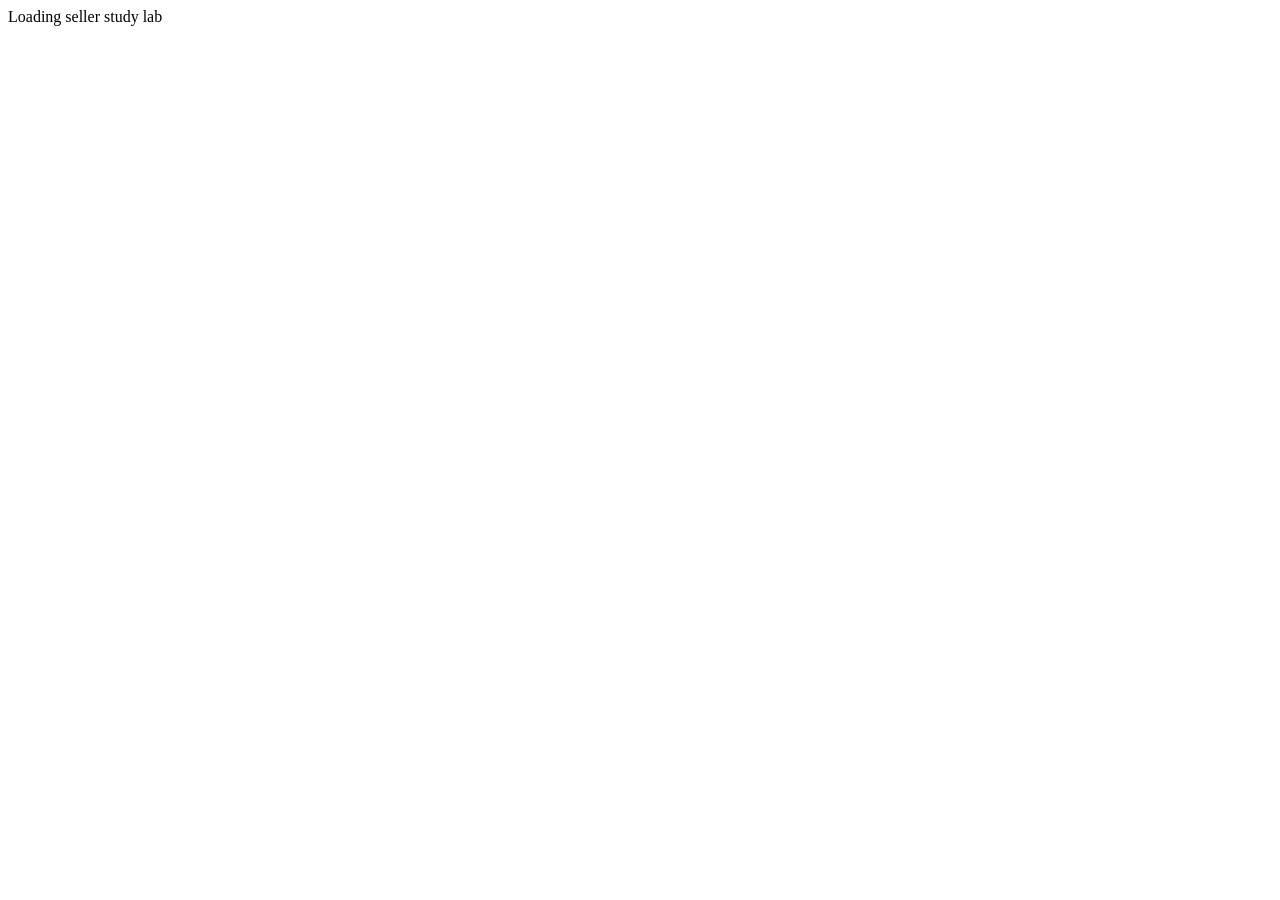
==== index.html @ 4a67f1f4 "Add study site shell" ====
<!doctype html>
<html lang="en">
  <head>
    <meta charset="UTF-8" />
    <meta name="viewport" content="width=device-width, initial-scale=1.0" />
    <meta name="theme-color" content="#0d0d10" />
    <meta name="description" content="Study lab for ChatGPT Enterprise sellers serving the SMB market." />
    <title>Enterprise SMB Seller Study Lab</title>
    <link rel="stylesheet" href="./src/styles.css" />
  </head>
  <body>
    <div id="app"><div class="boot-screen"><div class="spinner dark-spinner"></div><span>Loading seller study lab</span></div></div>
    <script type="module" src="./src/app.js"></script>
  </body>
</html>
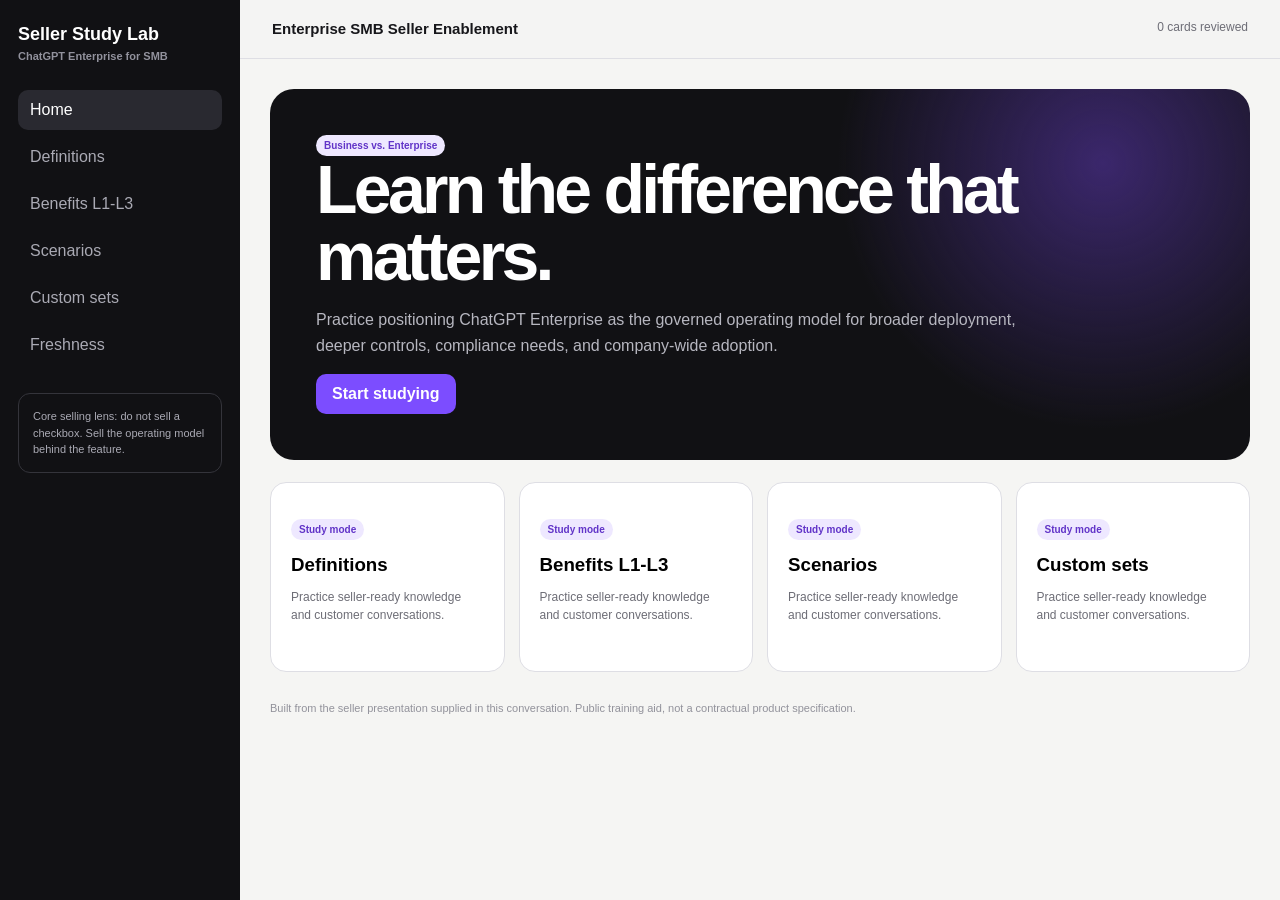
==== commit 97296dda: "Publish self-contained seller study site" ====
--- a/index.html
+++ b/index.html
@@ -1,15 +1 @@
-<!doctype html>
-<html lang="en">
-  <head>
-    <meta charset="UTF-8" />
-    <meta name="viewport" content="width=device-width, initial-scale=1.0" />
-    <meta name="theme-color" content="#0d0d10" />
-    <meta name="description" content="Study lab for ChatGPT Enterprise sellers serving the SMB market." />
-    <title>Enterprise SMB Seller Study Lab</title>
-    <link rel="stylesheet" href="./src/styles.css" />
-  </head>
-  <body>
-    <div id="app"><div class="boot-screen"><div class="spinner dark-spinner"></div><span>Loading seller study lab</span></div></div>
-    <script type="module" src="./src/app.js"></script>
-  </body>
-</html>
+<!doctype html><html lang="en"><head><meta charset="utf-8"><meta name="viewport" content="width=device-width,initial-scale=1"><title>Enterprise SMB Seller Study Lab</title><style>:root{--bg:#f5f5f3;--ink:#17171b;--muted:#6d6d76;--panel:#fff;--line:#dedee4;--p:#7c4dff;--dark:#111114;--green:#16825f}*{box-sizing:border-box}body{margin:0;font-family:Inter,Arial,sans-serif;background:var(--bg);color:var(--ink)}button,input,select,textarea{font:inherit}.app{display:grid;grid-template-columns:240px 1fr;min-height:100vh}.side{background:var(--dark);color:#fff;padding:24px 18px;position:sticky;top:0;height:100vh}.brand{font-weight:800;font-size:18px;margin-bottom:28px}.brand small{display:block;color:#92929d;font-size:11px;margin-top:5px}.nav{display:grid;gap:7px}.nav button{border:0;background:transparent;color:#aaaab4;padding:11px 12px;border-radius:10px;text-align:left}.nav button.on,.nav button:hover{background:#292930;color:#fff}.side-note{margin-top:28px;padding:14px;border:1px solid #34343b;border-radius:12px;color:#aaaab4;font-size:11px;line-height:1.5}.main{min-width:0}.top{padding:20px 32px;border-bottom:1px solid var(--line);background:rgba(245,245,243,.92);position:sticky;top:0;z-index:5}.top strong{font-size:15px}.top span{float:right;color:var(--muted);font-size:12px}.page{padding:30px;max-width:1250px;margin:auto}.hero{background:radial-gradient(circle at 85% 20%,#3b276c,transparent 30%),var(--dark);color:#fff;border-radius:24px;padding:46px}.hero h1{font-size:clamp(38px,6vw,68px);line-height:.98;margin:0 0 18px;letter-spacing:-.055em}.hero p{color:#b7b7c0;max-width:720px;line-height:1.6}.hero button,.primary{background:var(--p);color:#fff;border:0;border-radius:10px;padding:11px 16px;font-weight:700}.grid{display:grid;grid-template-columns:repeat(4,1fr);gap:14px;margin-top:22px}.card{background:var(--panel);border:1px solid var(--line);border-radius:16px;padding:20px}.mode{min-height:190px;text-align:left}.mode h3{margin:14px 0 8px}.mode p{font-size:12px;line-height:1.5;color:var(--muted)}.tag{display:inline-block;padding:5px 8px;border-radius:999px;background:#eee8ff;color:#6134c8;font-size:10px;font-weight:700}.section{display:none}.section.on{display:block}.head{display:flex;justify-content:space-between;align-items:end;margin:30px 0 16px}.head h2{font-size:34px;margin:0;letter-spacing:-.04em}.head p{margin:6px 0 0;color:var(--muted);font-size:13px}.toolbar{display:flex;gap:9px;flex-wrap:wrap;margin-bottom:14px}.toolbar input,.toolbar select,.form input,.form select,.form textarea{padding:10px;border:1px solid var(--line);border-radius:9px;background:#fff}.flash{min-height:390px;display:grid;align-content:center;text-align:center;padding:38px;cursor:pointer}.flash h2{font-size:31px}.flash p{font-size:17px;line-height:1.65;color:var(--muted)}.flash .answer{display:none}.flash.flipped .question{display:none}.flash.flipped .answer{display:block}.controls{display:flex;justify-content:center;gap:8px;margin-top:14px}.controls button,.choice{border:1px solid var(--line);background:#fff;padding:10px 14px;border-radius:9px}.leveltabs{display:flex;gap:8px;margin-bottom:14px}.leveltabs button{border:1px solid var(--line);background:#fff;padding:9px 13px;border-radius:9px}.leveltabs button.on{background:#eee8ff;color:#6134c8}.benefit blockquote{font-size:26px;line-height:1.45;margin:20px 0}.benefit small{color:var(--muted)}.scenario h2{font-size:25px}.choices{display:grid;gap:9px;margin-top:18px}.choice{text-align:left}.choice.good{border-color:#16825f;background:#e8f7f1}.choice.bad{border-color:#c34c4c;background:#fff0f0}.feedback{margin-top:15px;padding:14px;border-radius:10px;background:#f0ecff;display:none}.form{display:grid;gap:10px}.form textarea{min-height:100px}.customout{margin-top:18px;display:grid;gap:10px}.customout .card h4{margin:0 0 6px}.status{padding:16px;border-radius:12px;background:#e8f7f1;color:#145e47;margin-bottom:18px}.footer{margin-top:28px;color:#92929b;font-size:11px;line-height:1.5}@media(max-width:900px){.app{display:block}.side{height:auto;position:relative}.nav{grid-template-columns:repeat(3,1fr)}.grid{grid-template-columns:repeat(2,1fr)}.top{position:relative}}@media(max-width:600px){.grid{grid-template-columns:1fr}.page{padding:16px}.hero{padding:28px}.nav{grid-template-columns:1fr 1fr}.top span{display:none}}</style></head><body><div class="app"><aside class="side"><div class="brand">Seller Study Lab<small>ChatGPT Enterprise for SMB</small></div><div class="nav" id="nav"></div><div class="side-note">Core selling lens: do not sell a checkbox. Sell the operating model behind the feature.</div></aside><main class="main"><div class="top"><strong>Enterprise SMB Seller Enablement</strong><span id="progress">0 cards reviewed</span></div><div class="page"><section id="home" class="section on"><div class="hero"><span class="tag">Business vs. Enterprise</span><h1>Learn the difference that matters.</h1><p>Practice positioning ChatGPT Enterprise as the governed operating model for broader deployment, deeper controls, compliance needs, and company-wide adoption.</p><button onclick="go('definitions')">Start studying</button></div><div class="grid" id="modes"></div></section><section id="definitions" class="section"><div class="head"><div><h2>Definition flashcards</h2><p>Click the card to reveal the seller-ready definition.</p></div></div><div class="toolbar"><input id="search" placeholder="Search topics"><select id="filter"><option value="all">All topics</option><option>Enterprise only</option><option>Expanded</option><option>Same</option></select></div><div class="card flash" id="flash" onclick="this.classList.toggle('flipped')"></div><div class="controls"><button onclick="prevCard()">Previous</button><button onclick="mark()">Mark reviewed</button><button onclick="nextCard()">Next</button></div></section><section id="benefits" class="section"><div class="head"><div><h2>Benefit flashcards</h2><p>Move from simple value language to an IT-ready technical talk track.</p></div></div><div class="leveltabs" id="levels"></div><div class="card benefit" id="benefit"></div><div class="controls"><button onclick="prevBenefit()">Previous</button><button onclick="nextBenefit()">Next</button></div></section><section id="scenarios" class="section"><div class="head"><div><h2>Scenario quizzes</h2><p>Qualify whether Business is enough or Enterprise is the right conversation.</p></div></div><div class="card scenario" id="scenario"></div><div class="controls"><button onclick="nextScenario()">Next scenario</button></div></section><section id="custom" class="section"><div class="head"><div><h2>Custom study set</h2><p>Create company or vertical-specific seller practice from the core fact base.</p></div></div><div class="grid" style="grid-template-columns:360px 1fr"><div class="card form"><input id="company" placeholder="Company name"><select id="vertical"><option>Professional services</option><option>Healthcare</option><option>Financial services</option><option>Retail</option><option>Manufacturing</option><option>Technology</option><option>Education</option></select><select id="persona"><option>Business buyer</option><option>Department leader</option><option>IT professional</option></select><textarea id="notes" placeholder="Known priorities, systems, risks, or buying signals"></textarea><button class="primary" onclick="generateCustom()">Generate study set</button></div><div><div class="status">Uses the presentation's seller framing and avoids inventing unsupported product claims.</div><div class="customout" id="customout"><div class="card">Enter a company or vertical to generate tailored prompts.</div></div></div></div></section><section id="freshness" class="section"><div class="head"><div><h2>Product freshness</h2><p>Seller claims should be reviewed against current official OpenAI documentation before customer use.</p></div></div><div class="status">This public study aid is based on the supplied presentation. Model names, limits, and feature availability can change.</div><div class="grid"><div class="card"><h3>Review sources</h3><p>ChatGPT pricing and plan comparison</p><p>Enterprise privacy and business data pages</p><p>SSO, SCIM, Compliance Platform, IP allowlisting, residency, apps, and analytics documentation</p></div><div class="card"><h3>Update policy</h3><p>Verify changed claims, update the fact base, then refresh definitions, benefit cards, and scenarios together.</p></div></div></section><div class="footer">Built from the seller presentation supplied in this conversation. Public training aid, not a contractual product specification.</div></div></main></div><script>const topics=[['Business vs. Enterprise lens','Business supports secure team use. Enterprise supports governed company-wide deployment.','Expanded'],['Context window','The working memory available for conversation, retrieved information, tools, and output generation.','Expanded'],['Company knowledge','Organization-specific context available to ChatGPT through approved sources.','Same'],['Connector registry','Centralized visibility and management for connectors.','Enterprise only'],['SCIM','Automated user provisioning and deprovisioning through an identity provider.','Enterprise only'],['RBAC','Administrative permissions tied to roles.','Enterprise only'],['Compliance logs','Workspace logs and metadata used with eDiscovery, DLP, or SIEM workflows.','Enterprise only'],['Enterprise Key Management','Customer-controlled enterprise encryption-key capability.','Enterprise only'],['IP allowlisting','Restricts workspace access to trusted IP ranges.','Enterprise only'],['Data residency','Eligible customer content stored at rest in supported regions.','Enterprise only'],['Custom retention','Retention settings aligned to enterprise policy where applicable.','Enterprise only'],['SAML SSO','Sign in through the company identity provider.','Same'],['Domain verification','Proves the organization owns an email domain.','Same'],['Analytics dashboard','Adoption and usage visibility. Enterprise adds a broader governance context around it.','Expanded'],['Governance stack','Identity, administration, permissions, compliance, security, support, and deployment controls around user features.','Expanded'],['SLA','A service-level agreement supporting higher-stakes deployment requirements.','Enterprise only']];const benefits=[{t:'Business vs. Enterprise',l1:'Business is strong for secure team use. Enterprise is the better conversation when the customer needs broader deployment, deeper controls, and support for company-wide adoption.',l2:'Enterprise adds the deployment muscle around the AI experience: identity lifecycle, governance, compliance options, account support, and controls that matter as adoption grows.',l3:'Enterprise fits ChatGPT into the company SaaS control plane with SCIM, RBAC, global administration, compliance logs, EKM, residency, allowlisting, and retention options.'},{t:'Company knowledge and connectors',l1:'Employees spend less time hunting through systems and more time acting on approved information.',l2:'Enterprise adds centralized oversight so connected knowledge can scale without becoming unmanaged.',l3:'Company knowledge and apps overlap across plans, while connector registry provides Enterprise-level centralized governance.'},{t:'SCIM and lifecycle management',l1:'Enterprise makes access easier to grant, change, and remove as the company changes.',l2:'Automated provisioning reduces manual work and offboarding risk.',l3:'SCIM exchanges identity data with OpenAI while RBAC and group permissions separate administrative authority.'},{t:'Compliance and auditability',l1:'Enterprise helps customers prove, review, and govern how ChatGPT is used.',l2:'It can connect ChatGPT activity to existing audit, eDiscovery, DLP, and SIEM workflows.',l3:'The Compliance Platform exposes workspace logs and metadata for enterprise compliance processes.'},{t:'Support and commercial terms',l1:'Enterprise includes the support structure needed to deploy AI across the company.',l2:'Invoicing, onboarding, security review, volume discounts, and account management can remove procurement and rollout friction.',l3:'Enterprise can include enhanced support, dedicated onboarding, account management, SLAs, custom legal terms, and security review.'}];const scenarios=[{q:'A 75-person firm wants ChatGPT for one marketing team. SAML SSO, MFA, billing, and basic analytics are enough.',a:['Lead with Business as the likely fit','Position Enterprise because every company needs SCIM','Lead with Enterprise only because the team uses files'],good:0,why:'This is team-level adoption with no stated enterprise-only governance requirement.'},{q:'A 220-person company uses Okta and requires automatic deprovisioning when employees leave.',a:['Business because it has SSO','Enterprise because SCIM addresses lifecycle management','Either plan because offboarding is unrelated'],good:1,why:'Automated provisioning and deprovisioning is a clean Enterprise trigger.'},{q:'A regulated advisory firm needs workspace activity sent to its SIEM and eDiscovery tools.',a:['Business analytics dashboard','Enterprise Compliance Platform','Business spend controls'],good:1,why:'Audit logs, SIEM, DLP, and eDiscovery requirements point directly to Enterprise.'},{q:'A customer likes custom GPTs but worries about uncontrolled sharing across departments.',a:['Enterprise granular GPT controls and group permissions','Business because GPTs exist on both plans','Avoid discussing GPTs'],good:0,why:'The user capability overlaps, but Enterprise adds governance over creation, sharing, and access.'},{q:'Procurement requires invoicing, a custom security review, and an SLA.',a:['Business monthly billing','Enterprise commercial and support motion','A personal plan'],good:1,why:'These commercial and deployment requirements are Enterprise signals.'}];const pages=[['home','Home'],['definitions','Definitions'],['benefits','Benefits L1-L3'],['scenarios','Scenarios'],['custom','Custom sets'],['freshness','Freshness']];let ci=0,bi=0,si=0,level='l1',reviewed=0;function go(id){document.querySelectorAll('.section').forEach(x=>x.classList.remove('on'));document.getElementById(id).classList.add('on');document.querySelectorAll('.nav button').forEach(x=>x.classList.toggle('on',x.dataset.id===id));window.scrollTo(0,0)}document.getElementById('nav').innerHTML=pages.map((p,i)=>`<button data-id="${p[0]}" class="${i?'':'on'}" onclick="go('${p[0]}')">${p[1]}</button>`).join('');document.getElementById('modes').innerHTML=pages.slice(1,5).map(p=>`<button class="card mode" onclick="go('${p[0]}')"><span class="tag">Study mode</span><h3>${p[1]}</h3><p>Practice seller-ready knowledge and customer conversations.</p></button>`).join('');function filtered(){let q=document.getElementById('search').value.toLowerCase(),f=document.getElementById('filter').value;return topics.filter(x=>(f==='all'||x[2]===f)&&x.join(' ').toLowerCase().includes(q))}function renderCard(){let a=filtered();if(!a.length)return document.getElementById('flash').innerHTML='<p>No matching cards.</p>';ci=(ci+a.length)%a.length;let x=a[ci];document.getElementById('flash').className='card flash';document.getElementById('flash').innerHTML=`<div class="question"><span class="tag">${x[2]}</span><h2>${x[0]}</h2><p>Click to reveal</p></div><div class="answer"><span class="tag">Seller definition</span><h2>${x[0]}</h2><p>${x[1]}</p></div>`}function nextCard(){ci++;renderCard()}function prevCard(){ci--;renderCard()}function mark(){reviewed++;document.getElementById('progress').textContent=reviewed+' cards reviewed';nextCard()}document.getElementById('search').oninput=()=>{ci=0;renderCard()};document.getElementById('filter').onchange=()=>{ci=0;renderCard()};document.getElementById('levels').innerHTML=[['l1','Level 1'],['l2','Level 2'],['l3','Level 3']].map((x,i)=>`<button class="${i?'':'on'}" onclick="level='${x[0]}';renderBenefit()">${x[1]}</button>`).join('');function renderBenefit(){document.querySelectorAll('#levels button').forEach((b,i)=>b.classList.toggle('on',['l1','l2','l3'][i]===level));let x=benefits[(bi+benefits.length)%benefits.length];document.getElementById('benefit').innerHTML=`<span class="tag">${level.toUpperCase()}</span><h2>${x.t}</h2><blockquote>“${x[level]}”</blockquote><small>Ask discovery questions that reveal scope, identity, security, compliance, procurement, and rollout requirements.</small>`}function nextBenefit(){bi++;renderBenefit()}function prevBenefit(){bi--;renderBenefit()}function renderScenario(){let x=scenarios[(si+scenarios.length)%scenarios.length];document.getElementById('scenario').innerHTML=`<span class="tag">Qualification drill</span><h2>${x.q}</h2><div class="choices">${x.a.map((a,i)=>`<button class="choice" onclick="answer(${i})">${a}</button>`).join('')}</div><div class="feedback" id="feedback"></div>`}function answer(i){let x=scenarios[(si+scenarios.length)%scenarios.length];document.querySelectorAll('.choice').forEach((b,j)=>b.classList.add(j===x.good?'good':j===i?'bad':''));let f=document.getElementById('feedback');f.style.display='block';f.innerHTML='<strong>'+(i===x.good?'Correct':'Not quite')+'</strong><p>'+x.why+'</p>'}function nextScenario(){si++;renderScenario()}function generateCustom(){let c=document.getElementById('company').value||'the target company',v=document.getElementById('vertical').value,p=document.getElementById('persona').value,n=document.getElementById('notes').value;let signals=n||'broader deployment, governance, identity, security, or procurement needs';let items=[['Discovery question',`For ${c}, which ${v.toLowerCase()} workflows are in scope, and are they limited to one team or intended for multiple departments?`],['Enterprise trigger',`Listen for ${signals}. Translate each requirement into operating-model value rather than a feature checklist.`],['Persona talk track',p==='IT professional'?`For IT, frame Enterprise as fitting ChatGPT into the existing SaaS control plane, including lifecycle, permissions, auditability, and security controls.`:p==='Department leader'?`For the department leader, connect Enterprise to consistent cross-team adoption, reusable workflows, and governance that prevents sprawl.`:`For the business buyer, position Enterprise as the support and commercial structure for broad, higher-stakes deployment.`],['Scenario prompt',`${c} wants to expand ChatGPT across the business. What requirement would clearly move the conversation from Business to Enterprise, and what value language would you use?`]];document.getElementById('customout').innerHTML=items.map(x=>`<div class="card"><h4>${x[0]}</h4><p>${x[1]}</p></div>`).join('')}renderCard();renderBenefit();renderScenario();</script></body></html>
